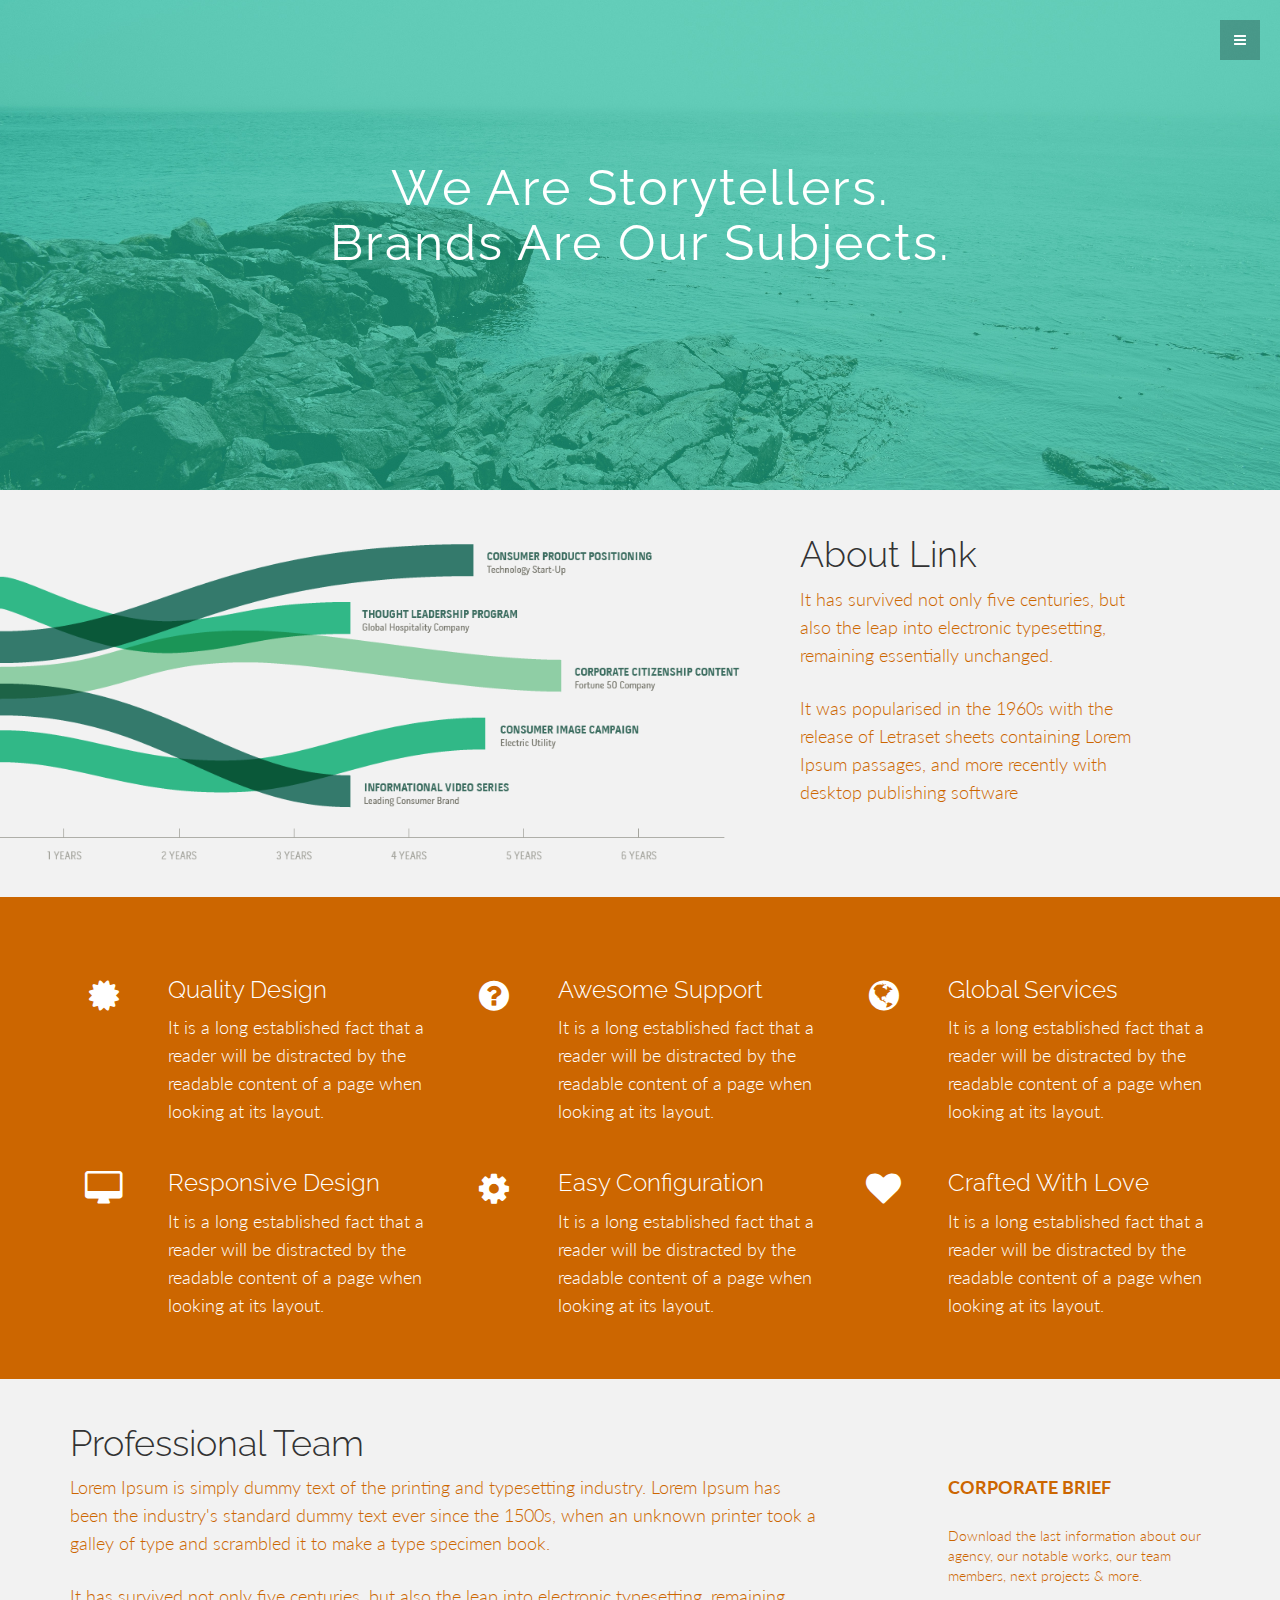
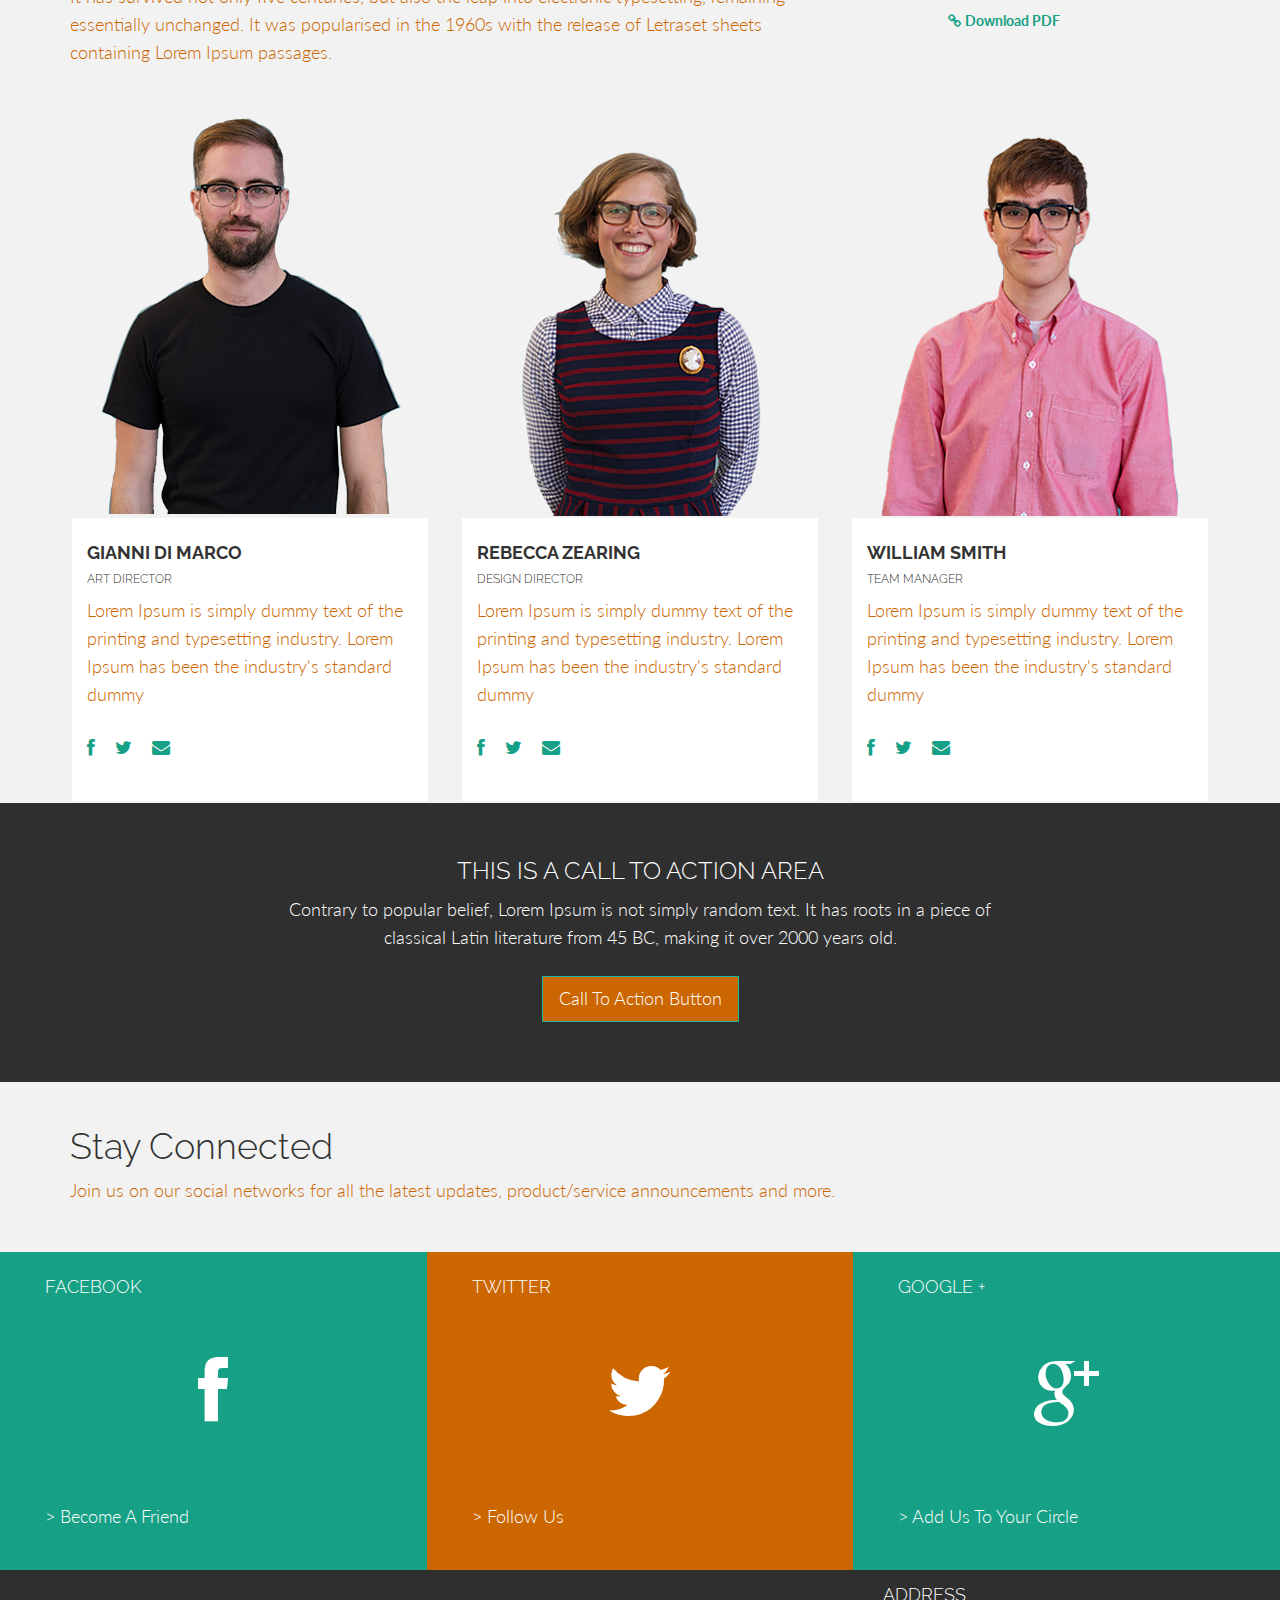
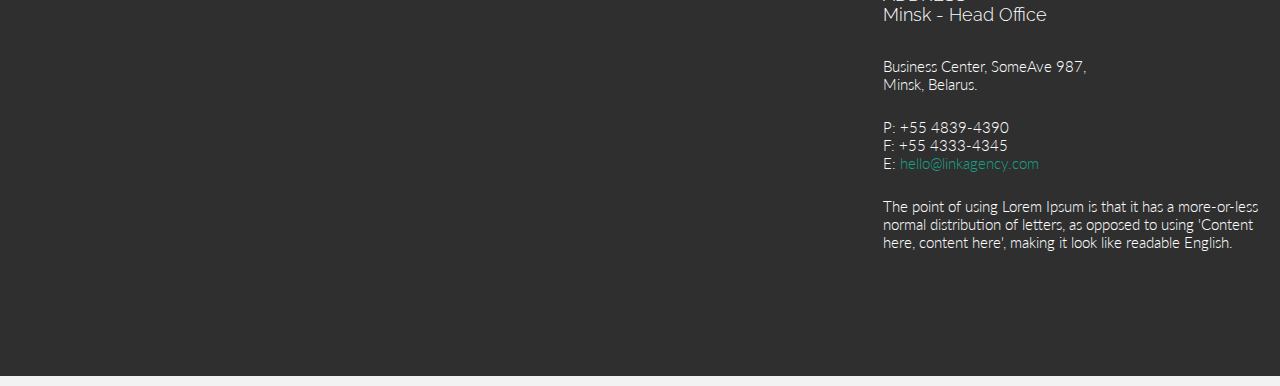
==== Daeka Site/about.html @ 30cbd9a7 "I threw the whole current build of the site onto github." ====
<!DOCTYPE html>
<html lang="en">
  <head>
    <meta charset="utf-8">
    <meta http-equiv="X-UA-Compatible" content="IE=edge">
    <meta name="viewport" content="width=device-width, initial-scale=1.0">
    <meta name="description" content="">
    <meta name="author" content="">
    <link rel="shortcut icon" href="assets/ico/favicon.png">

    <title>LINK - Agency Theme</title>

    <!-- Bootstrap core CSS -->
    <link href="assets/css/bootstrap.css" rel="stylesheet">

    <!-- Custom styles for this template -->
    <link href="assets/css/main.css" rel="stylesheet">

    <link href="assets/css/font-awesome.min.css" rel="stylesheet">

    <link href='http://fonts.googleapis.com/css?family=Lato:300,400,700,300italic,400italic' rel='stylesheet' type='text/css'>
    <link href='http://fonts.googleapis.com/css?family=Raleway:400,300,700' rel='stylesheet' type='text/css'>

    <!-- HTML5 shim and Respond.js IE8 support of HTML5 elements and media queries -->
    <!--[if lt IE 9]>
      <script src="https://oss.maxcdn.com/libs/html5shiv/3.7.0/html5shiv.js"></script>
      <script src="https://oss.maxcdn.com/libs/respond.js/1.3.0/respond.min.js"></script>
    <![endif]-->
    
    <script src="assets/js/modernizr.custom.js"></script>
    
  </head>

  <body>

	<!-- Menu -->
	<nav class="menu" id="theMenu">
		<div class="menu-wrap">
			<h1 class="logo"><a href="index.html#home">LINK</a></h1>
			<i class="fa fa-arrow-right menu-close"></i>
			<a href="index.html">Home</a>
			<a href="services.html">Services</a>
			<a href="portfolio.html">Portfolio</a>
			<a href="about.html">About</a>
			<a href="#contact">Contact</a>
			<a href="#"><i class="fa fa-facebook"></i></a>
			<a href="#"><i class="fa fa-twitter"></i></a>
			<a href="#"><i class="fa fa-dribbble"></i></a>
			<a href="#"><i class="fa fa-envelope"></i></a>
		</div>
		
		<!-- Menu button -->
		<div id="menuToggle"><i class="fa fa-bars"></i></div>
	</nav>
	
	<!-- MAIN IMAGE SECTION -->
	<div id="aboutwrap">
		<div class="container">
			<div class="row">
				<div class="col-lg-8 col-lg-offset-2">
					<h2>We Are Storytellers.<br/>
						Brands Are Our Subjects.
					</h2>
				</div>
			</div><!-- row -->
		</div><!-- /container -->
	</div><!-- /aboutwrap -->

	<!-- CHART IMAGE SECTION -->
    <div id="chartwrap">
	    <div class="container">
	      <div class="row mt">
			  <div class="col-lg-8 chart hidden-sm hidden-xs">
			  	<img class="img-responsive" src="assets/img/chart.png" alt="">
			  </div><!-- col-lg-8 -->
			  
			  <div class="col-lg-4">
			  	<h1>About Link</h1>
			  	<p>It has survived not only five centuries, but also the leap into electronic typesetting, remaining essentially unchanged.</p> 
			  	<p>It was popularised in the 1960s with the release of Letraset sheets containing Lorem Ipsum passages, and more recently with desktop publishing software</p>
			  </div><!-- col-lg-4 -->
	      </div><!-- /row -->
	    </div><!-- /.container -->
    </div><!-- chartwrap -->

	<!-- SERVICES SECTION -->
	<div id="services">
		<div class="container">
			<div class="row mt">
				<!-- Srvice 1 -->
				<div class="col-lg-1 centered">
					<i class="fa fa-certificate"></i>
				</div>
				<div class="col-lg-3">
					<h3>Quality Design</h3>
					<p>It is a long established fact that a reader will be distracted by the readable content of a page when looking at its layout.</p>
				</div>

				<!-- Srvice 2 -->
				<div class="col-lg-1 centered">
					<i class="fa fa-question-circle"></i>
				</div>
				<div class="col-lg-3">
					<h3>Awesome Support</h3>
					<p>It is a long established fact that a reader will be distracted by the readable content of a page when looking at its layout.</p>
				</div>

				<!-- Srvice 3 -->
				<div class="col-lg-1 centered">
					<i class="fa fa-globe"></i>
				</div>
				<div class="col-lg-3">
					<h3>Global Services</h3>
					<p>It is a long established fact that a reader will be distracted by the readable content of a page when looking at its layout.</p>
				</div>
				
				<!-- Srvice 4 -->
				<div class="col-lg-1 centered">
					<i class="fa fa-desktop"></i>
				</div>
				<div class="col-lg-3">
					<h3>Responsive Design</h3>
					<p>It is a long established fact that a reader will be distracted by the readable content of a page when looking at its layout.</p>
				</div>

				<!-- Srvice 5 -->
				<div class="col-lg-1 centered">
					<i class="fa fa-cog"></i>
				</div>
				<div class="col-lg-3">
					<h3>Easy Configuration</h3>
					<p>It is a long established fact that a reader will be distracted by the readable content of a page when looking at its layout.</p>
				</div>
			
				<!-- Srvice 6 -->
				<div class="col-lg-1 centered">
					<i class="fa fa-heart"></i>
				</div>
				<div class="col-lg-3">
					<h3>Crafted With Love</h3>
					<p>It is a long established fact that a reader will be distracted by the readable content of a page when looking at its layout.</p>
				</div>

			</div><!-- row -->
		</div><!-- container -->
	</div><!-- services section -->
	
	
	<!-- TEAM INTRODUCTION -->
	<div class="container">
		<div class="row mt">
			<div class="col-lg-8">
				<h1>Professional Team</h1>
			</div>
			<div class="col-lg-4"></div>
		</div><!-- row -->
		<div class="row">
			<div class="col-lg-8">
				<p>Lorem Ipsum is simply dummy text of the printing and typesetting industry. Lorem Ipsum has been the industry's standard dummy text ever since the 1500s, when an unknown printer took a galley of type and scrambled it to make a type specimen book.</p>
				<p>It has survived not only five centuries, but also the leap into electronic typesetting, remaining essentially unchanged. It was popularised in the 1960s with the release of Letraset sheets containing Lorem Ipsum passages.</p>
			</div>
			<div class="col-lg-3 col-lg-offset-1">
				<p><b>CORPORATE BRIEF</b></p>
				<p class="tm">Download the last information about our agency, our notable works, our team members, next projects & more.</p>
				<p class="tm"><a href="#"><i class="fa fa-link"></i> <b>Download PDF</b></a></p>	
			</div>
		</div>
		
	</div><!-- container -->
	
	<!-- TEAM MEMBERS -->
	<div class="container">
		<div class="row mt centered">
			<div class="col-lg-4">
				<img src="assets/img/team/gianni.png" alt="Gianni">
				<div class="cardinfo">
					<h4><b>GIANNI DI MARCO</b></h4>
					<h6>ART DIRECTOR</h6>
					<p>Lorem Ipsum is simply dummy text of the printing and typesetting industry. Lorem Ipsum has been the industry's standard dummy</p>
					<p><a href="#"><i class="fa fa-facebook"></i></a><a href="#"><i class="fa fa-twitter"></i></a><a href="#"><i class="fa fa-envelope"></i></a></p>
				</div>
			</div>
			<div class="col-lg-4">
				<img src="assets/img/team/rebecca.png" alt="Rebecca">
				<div class="cardinfo">
					<h4><b>REBECCA ZEARING</b></h4>
					<h6>DESIGN DIRECTOR</h6>
					<p>Lorem Ipsum is simply dummy text of the printing and typesetting industry. Lorem Ipsum has been the industry's standard dummy</p>
					<p><a href="#"><i class="fa fa-facebook"></i></a><a href="#"><i class="fa fa-twitter"></i></a><a href="#"><i class="fa fa-envelope"></i></a></p>
				</div>
			</div>
			<div class="col-lg-4">
				<img src="assets/img/team/william.png" alt="Gianni">
				<div class="cardinfo">
					<h4><b>WILLIAM SMITH</b></h4>
					<h6>TEAM MANAGER</h6>
					<p>Lorem Ipsum is simply dummy text of the printing and typesetting industry. Lorem Ipsum has been the industry's standard dummy</p>
					<p><a href="#"><i class="fa fa-facebook"></i></a><a href="#"><i class="fa fa-twitter"></i></a><a href="#"><i class="fa fa-envelope"></i></a></p>
				</div>
			</div>
		</div><!-- row -->
	</div><!-- container -->
	
	
	
	
	<!-- CALL TO ACTION -->
	<div id="call">
		<div class="container">
			<div class="row">
				<h3>THIS IS A CALL TO ACTION AREA</h3>
				<div class="col-lg-8 col-lg-offset-2">
					<p>Contrary to popular belief, Lorem Ipsum is not simply random text. It has roots in a piece of classical Latin literature from 45 BC, making it over 2000 years old.</p>
					<p><button type="button" class="btn btn-green btn-lg">Call To Action Button</button></p>
				</div>
			</div><!-- row -->
		</div><!-- container -->
	</div><!-- Call to action -->
	
	<div class="container">
		<div class="row mt">
			<div class="col-lg-12">
				<h1>Stay Connected</h1>
				<p>Join us on our social networks for all the latest updates, product/service announcements and more.</p>
				<br>
			</div><!-- col-lg-12 -->
		</div><!-- row -->
	</div><!-- container -->
	
	
	<!-- SOCIAL FOOTER --->
	<section id="contact"></section>
	<div id="sf">
		<div class="container">
			<div class="row">
				<div class="col-lg-4 dg">
					<h4 class="ml">FACEBOOK</h4>
					<p class="centered"><a href="#"><i class="fa fa-facebook"></i></a></p>
					<p class="ml">> Become A Friend</p>
				</div>
				<div class="col-lg-4 lg">
					<h4 class="ml">TWITTER</h4>
					<p class="centered"><a href="#"><i class="fa fa-twitter"></i></a></p>
					<p class="ml">> Follow Us</p>
				</div>
				<div class="col-lg-4 dg">
					<h4 class="ml">GOOGLE +</h4>
					<p class="centered"><a href="#"><i class="fa fa-google-plus"></i></a></p>
					<p class="ml">> Add Us To Your Circle</p>
				</div>
			</div><!-- row -->
		</div><!-- container -->
	</div><!-- Social Footer -->
	
	<!-- CONTACT FOOTER --->
	<div id="cf">
		<div class="container">
			<div class="row">
				<div class="col-lg-8">
		        	<div id="mapwrap">
						<iframe height="400" width="100%" frameborder="0" scrolling="no" marginheight="0" marginwidth="0" src="https://www.google.es/maps?t=m&amp;ie=UTF8&amp;ll=52.752693,22.791016&amp;spn=67.34552,156.972656&amp;z=6&amp;output=embed"></iframe>
					</div>	
				</div><!--col-lg-8-->
				<div class="col-lg-4">
					<h4>ADDRESS<br/>Minsk - Head Office</h4>
					<br>
					<p>
						Business Center, SomeAve 987,<br/>
						Minsk, Belarus.
					</p>
					<p>
						P: +55 4839-4390<br/>
						F: +55 4333-4345<br/>
						E: <a href="mailto:#">hello@linkagency.com</a>
					</p>
					<p>The point of using Lorem Ipsum is that it has a more-or-less normal distribution of letters, as opposed to using 'Content here, content here', making it look like readable English.</p>
				</div><!--col-lg-4-->
			</div><!-- row -->
		</div><!-- container -->
	</div><!-- Contact Footer -->
	

    <!-- Bootstrap core JavaScript
    ================================================== -->
    <!-- Placed at the end of the document so the pages load faster -->
    <script src="https://code.jquery.com/jquery-1.10.2.min.js"></script>
    <script src="assets/js/bootstrap.min.js"></script>
    <script src="assets/js/main.js"></script>
    <script src="assets/js/classie.js"></script>
  </body>
</html>
---- Daeka Site/assets/css/main.css ----
body {
    background-color: #f2f2f2;
    font-family: Lato;
    font-weight: 300;
    font-size: 16px;
    color: #cc6600;
    -webkit-font-smoothing: antialiased;
    -webkit-overflow-scrolling: touch;
}
h1, h2, h3, h4, h5, h6 {
    font-family: Raleway;
    font-weight: 300;
    color: #333;
}
p {
    line-height: 28px;
    margin-bottom: 25px;
    font-size: 18px;
}
.centered {
    text-align: center;
}
.goright {
    text-align: right;
}
.mt {
    padding-top: 25px;
}
a {
    color: #16a085;
    word-wrap: break-word;
    -webkit-transition: color .1s ease-in, background .1s ease-in;
    -moz-transition: color .1s ease-in, background .1s ease-in;
    -ms-transition: color .1s ease-in, background .1s ease-in;
    -o-transition: color .1s ease-in, background .1s ease-in;
    transition: color .1s ease-in, background .1s ease-in;
}
a:hover, a:focus {
    color: #7b7b7b;
    text-decoration: none;
    outline: 0;
}
a:before, a:after {
    -webkit-transition: color .1s ease-in, background .1s ease-in;
    -moz-transition: color .1s ease-in, background .1s ease-in;
    -ms-transition: color .1s ease-in, background .1s ease-in;
    -o-transition: color .1s ease-in, background .1s ease-in;
    transition: color .1s ease-in, background .1s ease-in;
}
hr {
    display: block;
    height: 1px;
    border: 0;
    border-top: 1px solid #ccc;
    margin: 1em 0;
    padding: 0;
}
.btn {
    border-radius: 0;
}
.btn-green {
    color: #fff;
    background-color: #cc6600;
    border-color: #1abc9c;
    font-weight: 300;
}
.btn-green:hover, .btn-green:focus, .btn-green:active, .btn-green.active, .open .dropdown-toggle.btn-green {
    color: #fff;
    background-color: #16a085;
    border-color: #16a085;
    font-weight: 300;
}
.tm {
    font-size: 14px;
    line-height: 20px;
}
.menu {
    position: fixed;
    right: -200px;
    width: 260px;
    height: 100%;
    top: 0;
    z-index: 10;
    text-align: left;
}
.menu.menu-open {
    right: 0;
}
.menu-wrap {
    position: absolute;
    top: 0;
    left: 60px;
    background: #1a1a1a;
    width: 200px;
    height: 100%}
.menu h1.logo a {
    font-family: Raleway, Helvetica, Arial, sans-serif;
    font-size: 16px;
    font-weight: 800;
    letter-spacing: .15em;
    line-height: 40px;
    text-transform: uppercase;
    color: #fff;
    margin-top: 20px;
}
.menu h1.logo a:hover {
    color: #1abc9c;
}
.menu img.logo {
    margin: 20px 0;
    max-width: 160px;
}
.menu a {
    margin-left: 20px;
    color: gray;
    display: block;
    font-size: 12px;
    font-weight: 700;
    line-height: 40px;
    letter-spacing: .1em;
    text-transform: uppercase;
}
.menu a:hover {
    color: #fff;
}
.menu a:active {
    color: #fff;
}
.menu a>i {
    float: left;
    display: inline-block;
    vertical-align: middle;
    text-align: left;
    width: 25px;
    font-size: 14px;
    line-height: 40px;
    margin: 25px 2px;
}
.menu-close {
    cursor: pointer;
    display: block;
    position: absolute;
    font-size: 14px;
    color: gray;
    width: 40px;
    height: 40px;
    line-height: 40px;
    top: 20px;
    right: 5px;
    -webkit-transition: all .1s ease-in-out;
    -moz-transition: all .1s ease-in-out;
    -ms-transition: all .1s ease-in-out;
    -o-transition: all .1s ease-in-out;
    transition: all .1s ease-in-out;
}
.menu-close:hover {
    color: #fff;
    -webkit-transition: all .1s ease-in-out;
    -moz-transition: all .1s ease-in-out;
    -ms-transition: all .1s ease-in-out;
    -o-transition: all .1s ease-in-out;
    transition: all .1s ease-in-out;
}
.body-push {
    overflow-x: hidden;
    position: relative;
    left: 0;
}
.body-push-toright {
    left: 200px;
}
.body-push-toleft {
    left: -200px;
}
.menu, .body-push {
    -webkit-transition: all .3s ease;
    -moz-transition: all .3s ease;
    -ms-transition: all .3s ease;
    -o-transition: all .3s ease;
    transition: all .3s ease;
}
#menuToggle {
    position: absolute;
    top: 20px;
    left: 0;
    z-index: 11;
    display: block;
    text-align: center;
    font-size: 14px;
    color: #fff;
    width: 40px;
    height: 40px;
    line-height: 40px;
    cursor: pointer;
    background: rgba(0, 0, 0, .25);
    -webkit-transition: all .1s ease-in-out;
    -moz-transition: all .1s ease-in-out;
    -ms-transition: all .1s ease-in-out;
    -o-transition: all .1s ease-in-out;
    transition: all .1s ease-in-out;
}
#menuToggle:hover {
    color: #fff;
    background: rgba(0, 0, 0, .2);
    -webkit-transition: all .1s ease-in-out;
    -moz-transition: all .1s ease-in-out;
    -ms-transition: all .1s ease-in-out;
    -o-transition: all .1s ease-in-out;
    transition: all .1s ease-in-out;
}
#headerwrap {
    background: url(../img/header-bg1.jpg) no-repeat center top;
    margin-top: -10px;
    padding-top: 20px;
    text-align: center;
    background-attachment: relative;
    background-position: center center;
    min-height: 750px;
    width: 100%;
    -webkit-background-size: 100%;
    -moz-background-size: 100%;
    -o-background-size: 100%;
    background-size: 100%;
    -webkit-background-size: cover;
    -moz-background-size: cover;
    -o-background-size: cover;
    background-size: cover;
}
#headerwrap h1 {
    margin-top: 130px;
    color: #fff;
    font-size: 140px;
    font-weight: 700;
    letter-spacing: 3px;
}
#headerwrap h2 {
    color: #fff;
    font-size: 50px;
    font-weight: 100;
    letter-spacing: 2px;
}
#headerwrap i {
    font-size: 35px;
    color: #fff;
}
#headerwrap .spacer {
    margin-top: 220px;
}
#mapwrap {
    margin: 0;
    padding: 0;
}
#serviceswrap {
    background: url(../img/services-bg.jpg) no-repeat center top;
    margin-top: -10px;
    padding-top: 20px;
    text-align: center;
    background-attachment: relative;
    background-position: center center;
    min-height: 500px;
    width: 100%;
    -webkit-background-size: 100%;
    -moz-background-size: 100%;
    -o-background-size: 100%;
    background-size: 100%;
    -webkit-background-size: cover;
    -moz-background-size: cover;
    -o-background-size: cover;
    background-size: cover;
}
#serviceswrap h2 {
    color: #fff;
    font-size: 50px;
    font-weight: 400;
    letter-spacing: 2px;
    margin-top: 150px;
}
#aboutwrap {
    background: url(../img/about-bg.jpg) no-repeat center top;
    margin-top: -10px;
    padding-top: 20px;
    text-align: center;
    background-attachment: relative;
    background-position: center center;
    min-height: 500px;
    width: 100%;
    -webkit-background-size: 100%;
    -moz-background-size: 100%;
    -o-background-size: 100%;
    background-size: 100%;
    -webkit-background-size: cover;
    -moz-background-size: cover;
    -o-background-size: cover;
    background-size: cover;
}
#aboutwrap h2 {
    color: #fff;
    font-size: 50px;
    font-weight: 400;
    letter-spacing: 2px;
    margin-top: 150px;
}
#portwrap {
    background: url(../img/portfolio-bg.jpg) no-repeat center top;
    margin-top: -10px;
    padding-top: 20px;
    text-align: center;
    background-attachment: relative;
    background-position: center center;
    min-height: 500px;
    width: 100%;
    -webkit-background-size: 100%;
    -moz-background-size: 100%;
    -o-background-size: 100%;
    background-size: 100%;
    -webkit-background-size: cover;
    -moz-background-size: cover;
    -o-background-size: cover;
    background-size: cover;
}
#portwrap h2 {
    color: #fff;
    font-size: 50px;
    font-weight: 400;
    letter-spacing: 2px;
    margin-top: 150px;
}
#sp {
    background: #2f2f2f;
    padding-top: 35px;
    padding-bottom: 35px;
}
#sp h2 {
    color: #fff;
}
#sp-standout {
    background: url(../img/sp-standout-bg.jpg) no-repeat center top;
    margin-top: -10px;
    padding-top: 20px;
    text-align: center;
    background-attachment: relative;
    background-position: center center;
    min-height: 500px;
    width: 100%;
    -webkit-background-size: 100%;
    -moz-background-size: 100%;
    -o-background-size: 100%;
    background-size: 100%;
    -webkit-background-size: cover;
    -moz-background-size: cover;
    -o-background-size: cover;
    background-size: cover;
}
#portfolio {
    width: 100%}
#services {
    background: #cc6600;
    margin-top: 25px;
    padding-top: 35px;
    padding-bottom: 35px;
}
#services h3 {
    color: #fff;
}
#services p {
    color: #fff;
}
#services i {
    color: #fff;
    font-size: 35px;
    margin-top: 22px;
}
#lg {
    background: #ebebeb;
    padding-top: 50px;
    padding-bottom: 50px;
    text-align: center;
}
#lg .desc {
    text-align: left;
}
#call {
    background: #2f2f2f;
    padding-top: 35px;
    padding-bottom: 35px;
    text-align: center;
}
#call h3 {
    color: #fff;
}
#call p {
    color: #fff;
}
#sf {
    display: block;
    width: 100%}
#sf .container {
    width: 100%}
#sf .col-lg-4 {
    margin: 0;
    padding: 15px;
}
#sf .lg {
    background-color: #cc6600;
}
#sf .dg {
    background-color: #16a085;
}
#sf h4 {
    color: #fff;
}
#sf p {
    color: #fff;
}
#sf .ml {
    margin-left: 30px;
}
#sf i {
    font-size: 70px;
    color: #fff;
    text-align: center;
    margin-top: 50px;
    margin-bottom: 50px;
}
#cf {
    background: #2f2f2f;
}
#cf h4 {
    color: #fff;
    margin-left: 15px;
    margin-top: 15px;
}
#cf p {
    color: #fff;
    font-size: 15px;
    line-height: 18px;
    margin-left: 15px;
}
#cf .container {
    width: 100%}
#cf .col-lg-8 {
    margin: 0;
    padding: 0;
}
.process {
    max-width: 69em;
    list-style: none;
    margin: 30px auto;
    padding: 0;
}
.process li {
    display: block;
    float: left;
    padding: 1px;
    width: 100%;
    opacity: 0;
}
.process li.shown, .no-js .process li, .no-cssanimations .process li {
    opacity: 1;
}
.process li a, .process li img {
    outline: 0;
    border: 0;
    display: block;
    max-width: 100%}
.process.effect-2 li.animate {
    -webkit-transform: translateY(200px);
    -moz-transform: translateY(200px);
    transform: translateY(200px);
    -webkit-animation: moveUp .65s ease forwards;
    -moz-animation: moveUp .65s ease forwards;
    animation: moveUp .65s ease forwards;
}
@-webkit-keyframes moveUp {
    to {
    -webkit-transform: translateY(0);
    opacity: 1;
}
}@-moz-keyframes moveUp {
    to {
    -moz-transform: translateY(0);
    opacity: 1;
}
}@keyframes moveUp {
    to {
    transform: translateY(0);
    opacity: 1;
}
}#chartwrap {
    width: 100%}
#chartwrap .container {
    margin-left: 0;
    padding-left: 0;
}
#chartwrap h1, #chartwrap p {
    margin-left: 10px;
}
.cardinfo {
    background: #fff;
    padding: 15px;
    margin: 2px;
    text-align: left;
}
.cardinfo i {
    font-size: 18px;
    padding-right: 20px;
}
.grid {
    max-width: 69em;
    list-style: none;
    margin: 30px auto;
    padding: 0;
}
.grid li {
    display: block;
    float: left;
    padding: 7px;
    width: 33%;
    opacity: 0;
}
.grid li.shown, .no-js .grid li, .no-cssanimations .grid li {
    opacity: 1;
}
.grid li a, .grid li img {
    outline: 0;
    border: 0;
    display: block;
    max-width: 100%}
.grid img {
    opacity: .7;
}
.grid img:hover {
    opacity: 1;
}
.grid.effect-2 li.animate {
    -webkit-transform: translateY(200px);
    -moz-transform: translateY(200px);
    transform: translateY(200px);
    -webkit-animation: moveUp .65s ease forwards;
    -moz-animation: moveUp .65s ease forwards;
    animation: moveUp .65s ease forwards;
}
@-webkit-keyframes moveUp {
    to {
    -webkit-transform: translateY(0);
    opacity: 1;
}
}@-moz-keyframes moveUp {
    to {
    -moz-transform: translateY(0);
    opacity: 1;
}
}@keyframes moveUp {
    to {
    transform: translateY(0);
    opacity: 1;
}
}
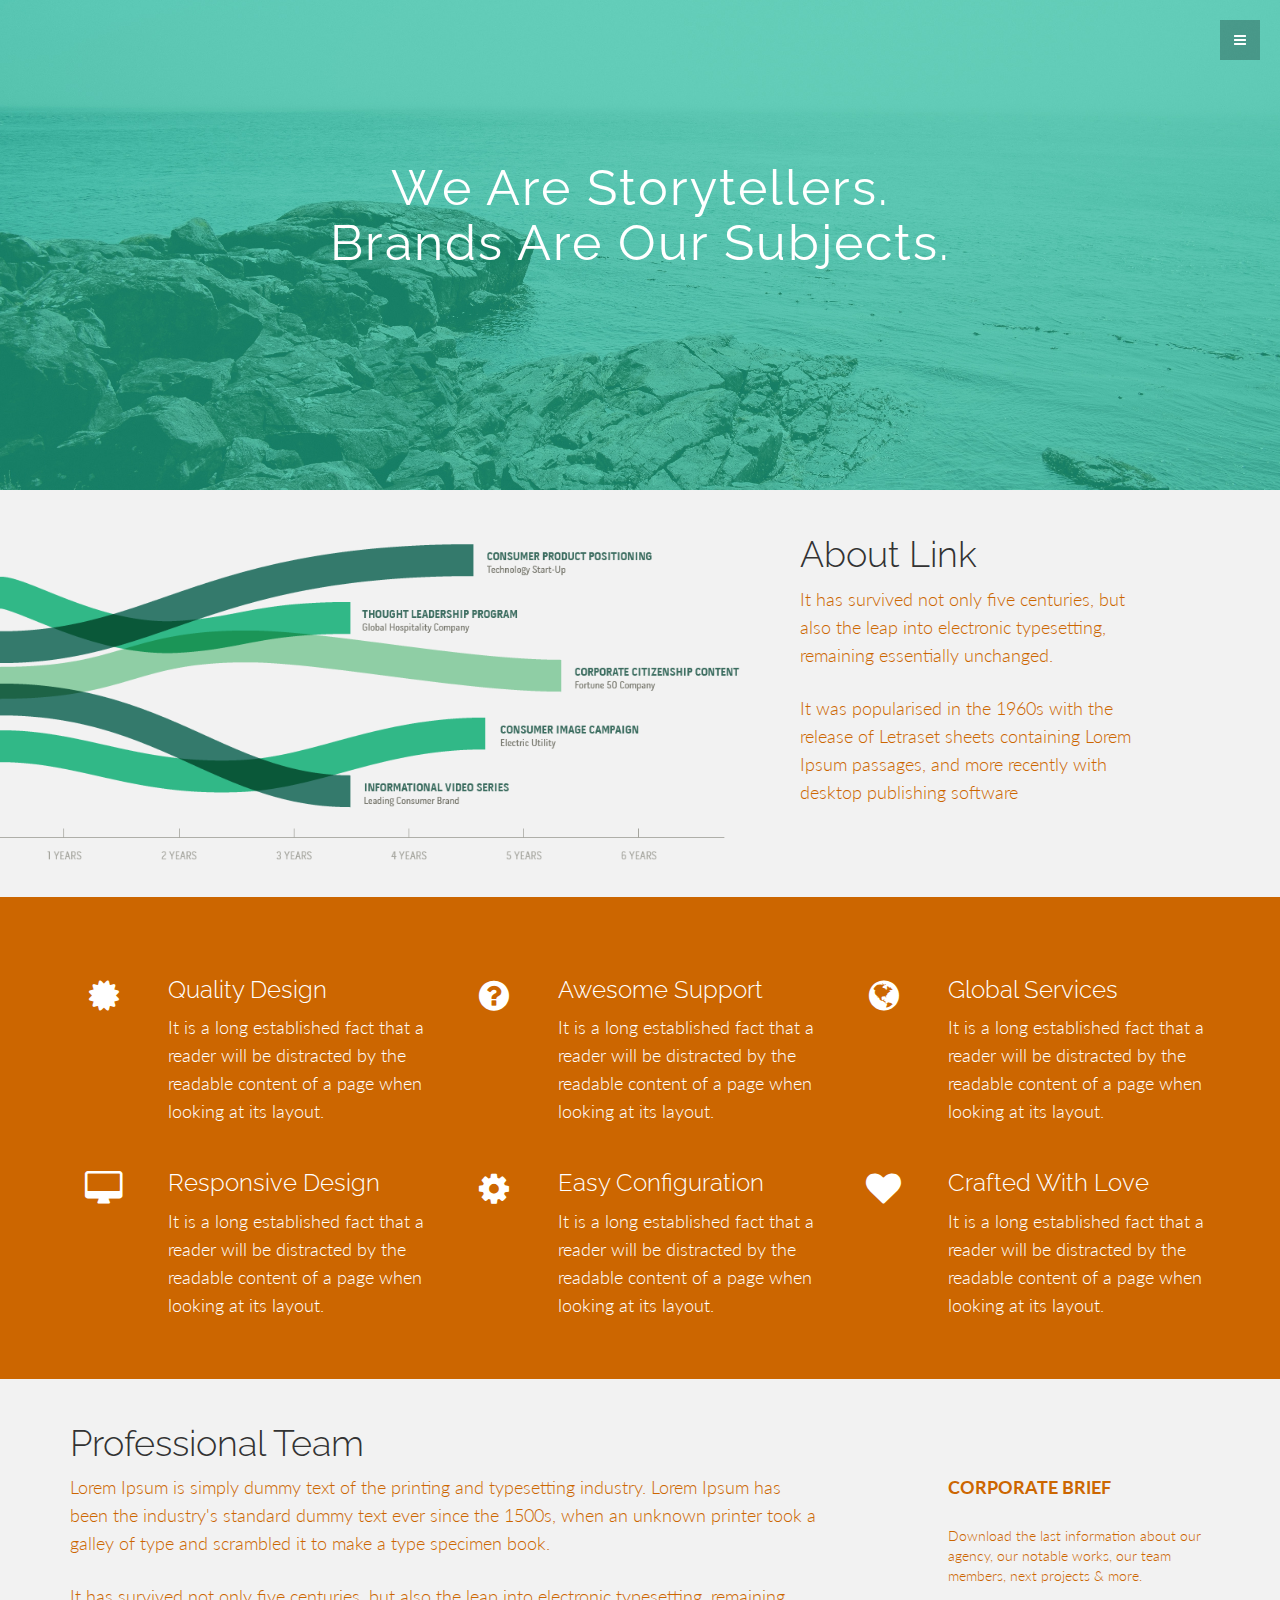
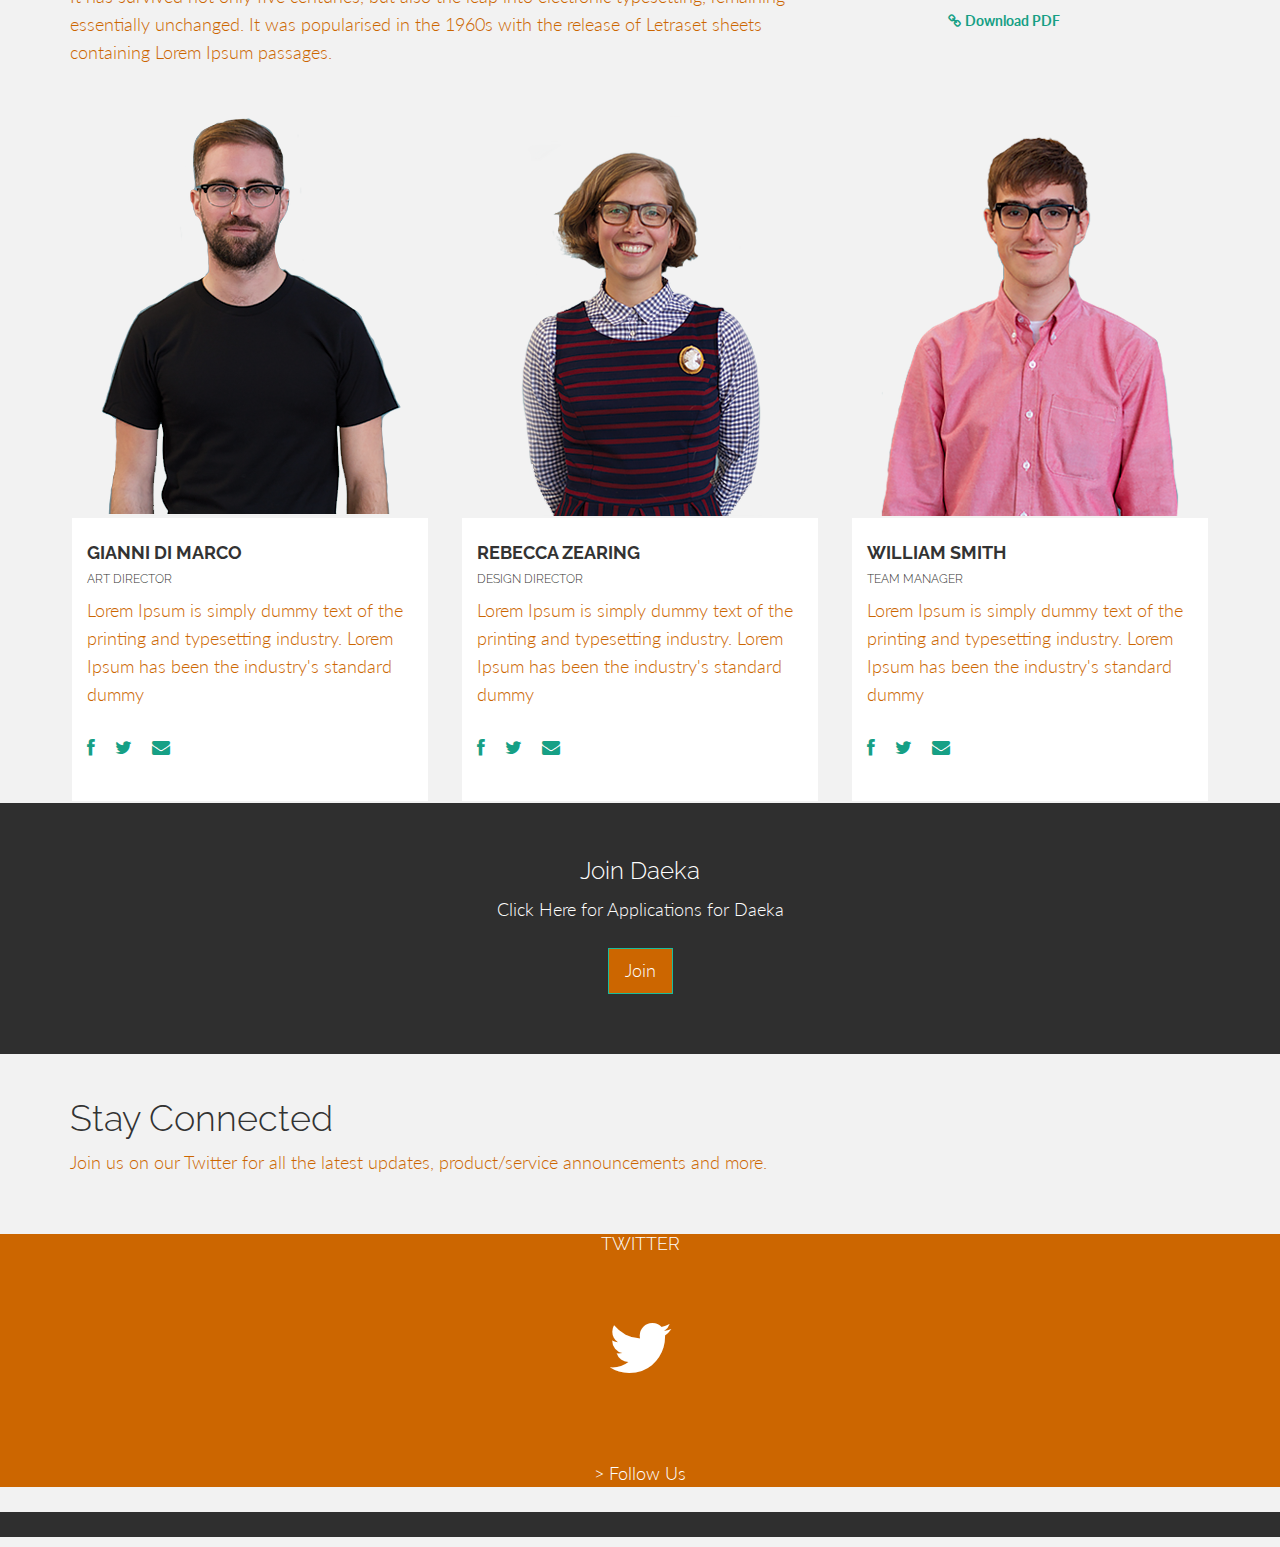
==== commit f9a74ed7: "Changed the head info, menu organization and menu button sections for all of the remaining pages" ====
--- a/Daeka Site/about.html
+++ b/Daeka Site/about.html
@@ -8,7 +8,7 @@
     <meta name="author" content="">
     <link rel="shortcut icon" href="assets/ico/favicon.png">
 
-    <title>LINK - Agency Theme</title>
+    <title>Daeka Home</title>
 
     <!-- Bootstrap core CSS -->
     <link href="assets/css/bootstrap.css" rel="stylesheet">
@@ -39,14 +39,10 @@
 			<h1 class="logo"><a href="index.html#home">LINK</a></h1>
 			<i class="fa fa-arrow-right menu-close"></i>
 			<a href="index.html">Home</a>
-			<a href="services.html">Services</a>
-			<a href="portfolio.html">Portfolio</a>
+			<a href="services.html">Games</a>
+			<a href="portfolio.html">News</a>
 			<a href="about.html">About</a>
 			<a href="#contact">Contact</a>
-			<a href="#"><i class="fa fa-facebook"></i></a>
-			<a href="#"><i class="fa fa-twitter"></i></a>
-			<a href="#"><i class="fa fa-dribbble"></i></a>
-			<a href="#"><i class="fa fa-envelope"></i></a>
 		</div>
 		
 		<!-- Menu button -->
@@ -208,10 +204,10 @@
 	<div id="call">
 		<div class="container">
 			<div class="row">
-				<h3>THIS IS A CALL TO ACTION AREA</h3>
+				<h3>Join Daeka</h3>
 				<div class="col-lg-8 col-lg-offset-2">
-					<p>Contrary to popular belief, Lorem Ipsum is not simply random text. It has roots in a piece of classical Latin literature from 45 BC, making it over 2000 years old.</p>
-					<p><button type="button" class="btn btn-green btn-lg">Call To Action Button</button></p>
+					<p>Click Here for Applications for Daeka</p>
+					<p><a href="http://daeka.org/apply/"><button type="button" class="btn btn-green btn-lg">Join</button></a></p>
 				</div>
 			</div><!-- row -->
 		</div><!-- container -->
@@ -221,59 +217,43 @@
 		<div class="row mt">
 			<div class="col-lg-12">
 				<h1>Stay Connected</h1>
-				<p>Join us on our social networks for all the latest updates, product/service announcements and more.</p>
+				<p>Join us on our Twitter for all the latest updates, product/service announcements and more.</p>
 				<br>
 			</div><!-- col-lg-12 -->
 		</div><!-- row -->
 	</div><!-- container -->
-	
-	
-	<!-- SOCIAL FOOTER --->
+
+
+	</div><!-- container -->
 	<section id="contact"></section>
 	<div id="sf">
 		<div class="container">
 			<div class="row">
-				<div class="col-lg-4 dg">
-					<h4 class="ml">FACEBOOK</h4>
-					<p class="centered"><a href="#"><i class="fa fa-facebook"></i></a></p>
-					<p class="ml">> Become A Friend</p>
-				</div>
-				<div class="col-lg-4 lg">
-					<h4 class="ml">TWITTER</h4>
-					<p class="centered"><a href="#"><i class="fa fa-twitter"></i></a></p>
-					<p class="ml">> Follow Us</p>
-				</div>
-				<div class="col-lg-4 dg">
-					<h4 class="ml">GOOGLE +</h4>
-					<p class="centered"><a href="#"><i class="fa fa-google-plus"></i></a></p>
-					<p class="ml">> Add Us To Your Circle</p>
+				<div class="col-lg-12 lg">
+					<h4 class="centered">TWITTER</h4>
+					<p class="centered"><a href="https://twitter.com/Daekaorg"><i class="fa fa-twitter"></i></a></p>
+					<p class="centered">> Follow Us</p>
 				</div>
 			</div><!-- row -->
 		</div><!-- container -->
 	</div><!-- Social Footer -->
 	
-	<!-- CONTACT FOOTER --->
+	
 	<div id="cf">
 		<div class="container">
 			<div class="row">
 				<div class="col-lg-8">
 		        	<div id="mapwrap">
-						<iframe height="400" width="100%" frameborder="0" scrolling="no" marginheight="0" marginwidth="0" src="https://www.google.es/maps?t=m&amp;ie=UTF8&amp;ll=52.752693,22.791016&amp;spn=67.34552,156.972656&amp;z=6&amp;output=embed"></iframe>
+					
 					</div>	
 				</div><!--col-lg-8-->
 				<div class="col-lg-4">
-					<h4>ADDRESS<br/>Minsk - Head Office</h4>
+				<!--	<h4>Area of Operation:<br/>Worldwide</h4>
 					<br>
 					<p>
-						Business Center, SomeAve 987,<br/>
-						Minsk, Belarus.
-					</p>
-					<p>
-						P: +55 4839-4390<br/>
-						F: +55 4333-4345<br/>
-						E: <a href="mailto:#">hello@linkagency.com</a>
-					</p>
-					<p>The point of using Lorem Ipsum is that it has a more-or-less normal distribution of letters, as opposed to using 'Content here, content here', making it look like readable English.</p>
+						E: <a href="mailto:#">poagtyler@gmail.com</a>
+					</p>-->
+					<p></p>
 				</div><!--col-lg-4-->
 			</div><!-- row -->
 		</div><!-- container -->
@@ -286,6 +266,17 @@
     <script src="https://code.jquery.com/jquery-1.10.2.min.js"></script>
     <script src="assets/js/bootstrap.min.js"></script>
     <script src="assets/js/main.js"></script>
+	<script src="assets/js/masonry.pkgd.min.js"></script>
+	<script src="assets/js/imagesloaded.js"></script>
     <script src="assets/js/classie.js"></script>
+	<script src="assets/js/AnimOnScroll.js"></script>
+	<script>
+		new AnimOnScroll( document.getElementById( 'grid' ), {
+			minDuration : 0.4,
+			maxDuration : 0.7,
+			viewportFactor : 0.2
+		} );
+	</script>
   </body>
 </html>
+	
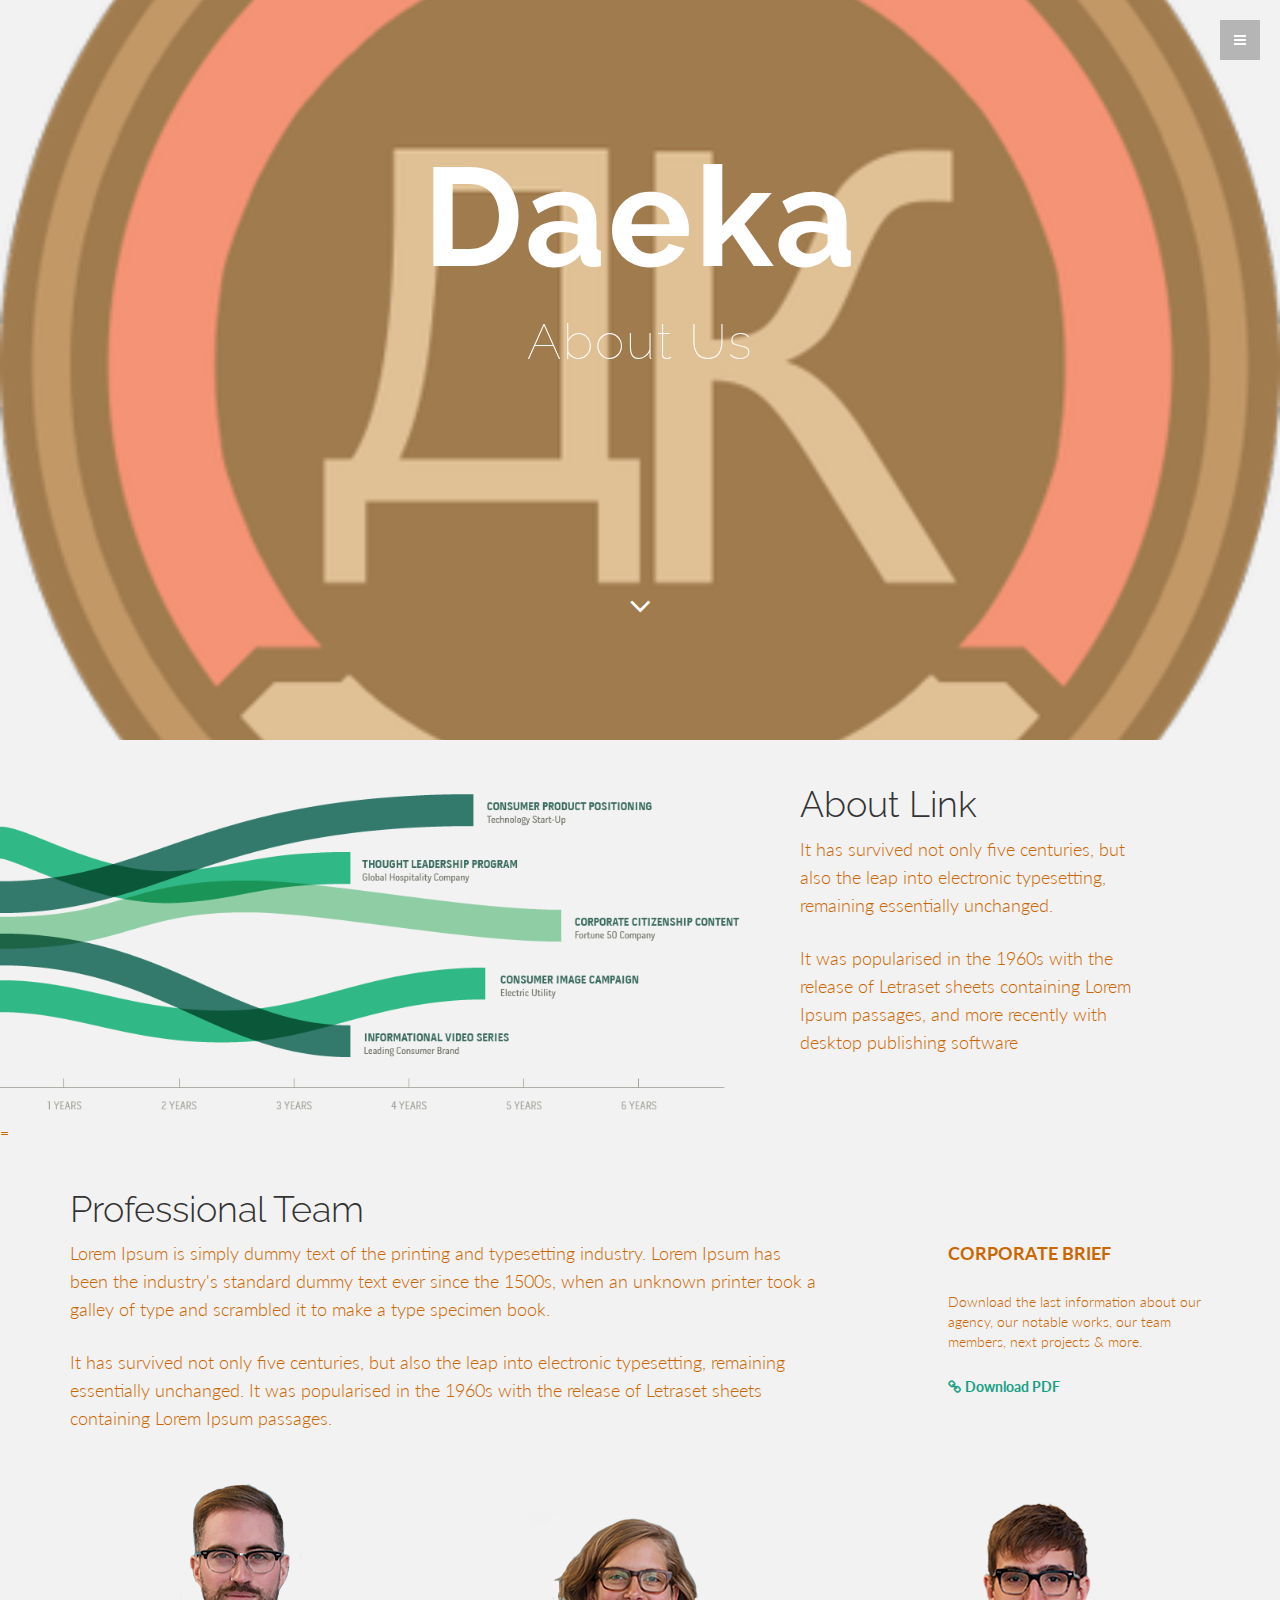
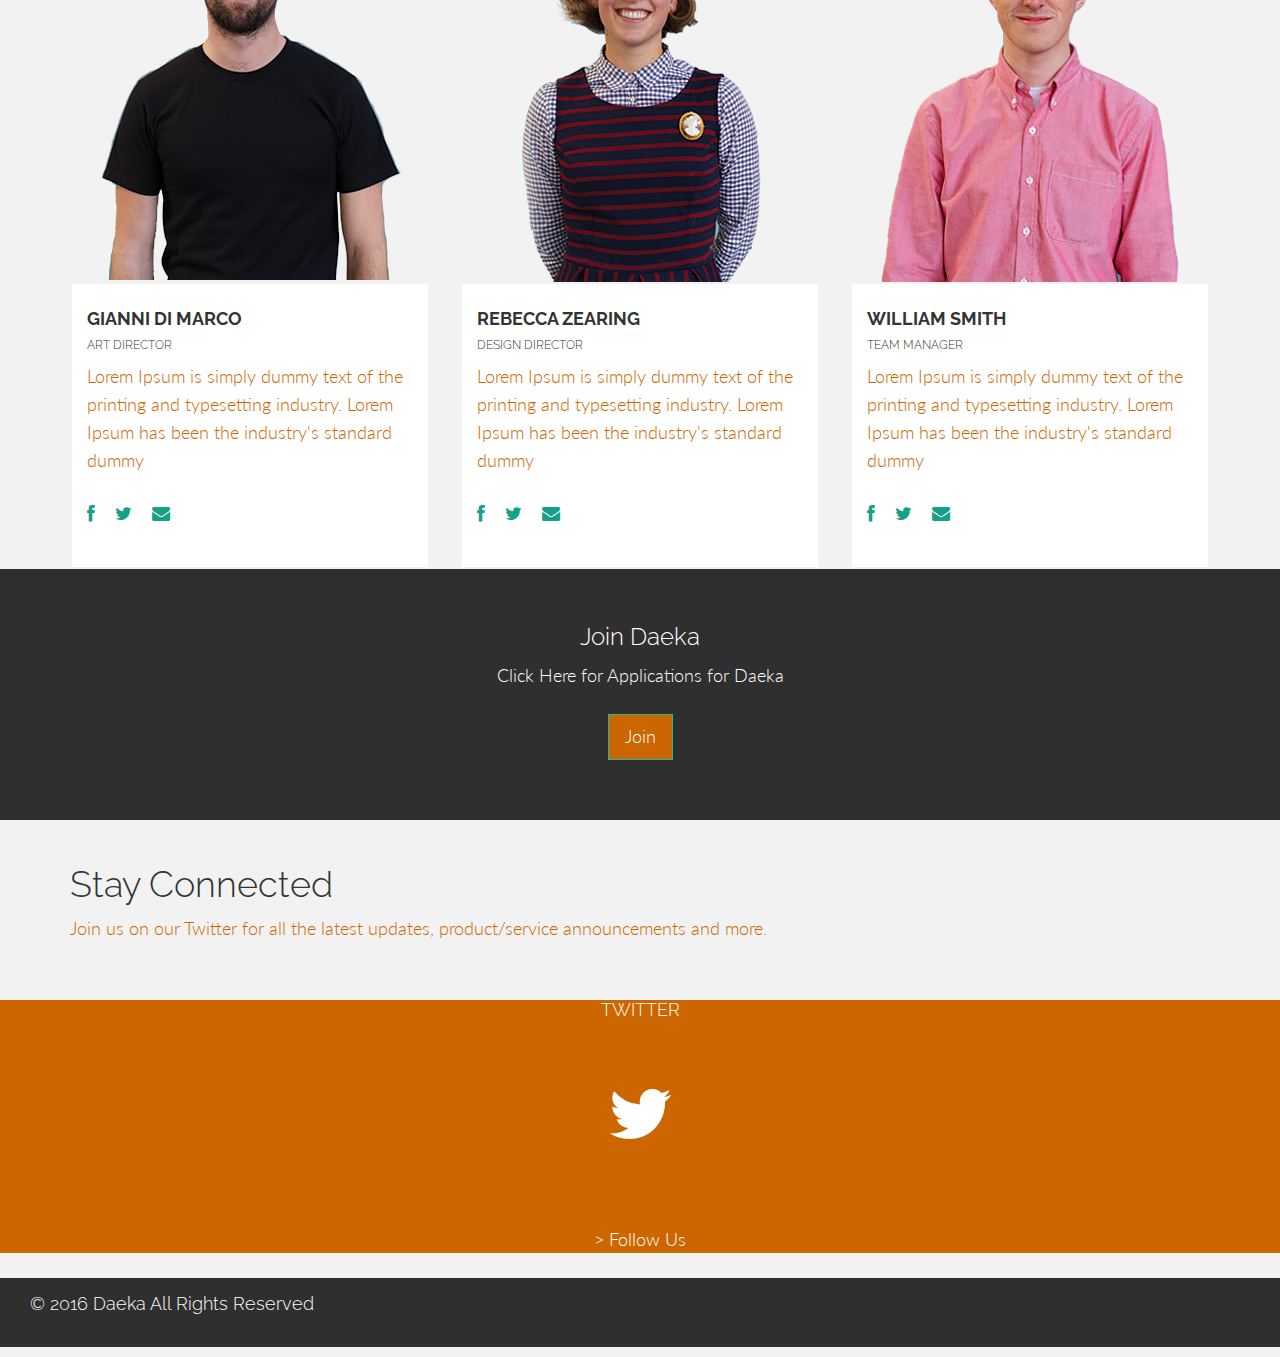
==== commit aa9538fa: "removed the services section from the staff page" ====
--- a/Daeka Site/about.html
+++ b/Daeka Site/about.html
@@ -8,7 +8,7 @@
     <meta name="author" content="">
     <link rel="shortcut icon" href="assets/ico/favicon.png">
 
-    <title>Daeka Home</title>
+    <title>Daeka Staff</title>
 
     <!-- Bootstrap core CSS -->
     <link href="assets/css/bootstrap.css" rel="stylesheet">
@@ -50,17 +50,19 @@
 	</nav>
 	
 	<!-- MAIN IMAGE SECTION -->
-	<div id="aboutwrap">
+	<div id="headerwrap">
 		<div class="container">
 			<div class="row">
 				<div class="col-lg-8 col-lg-offset-2">
-					<h2>We Are Storytellers.<br/>
-						Brands Are Our Subjects.
-					</h2>
+					<h1>Daeka</h1>
+					<h2>About Us</h2>
+					<div class="spacer"></div>
+					<i class="fa fa-angle-down"></i>
 				</div>
 			</div><!-- row -->
 		</div><!-- /container -->
-	</div><!-- /aboutwrap -->
+	</div><!-- /headerwrap -->
+
 
 	<!-- CHART IMAGE SECTION -->
     <div id="chartwrap">
@@ -79,68 +81,7 @@
 	    </div><!-- /.container -->
     </div><!-- chartwrap -->
 
-	<!-- SERVICES SECTION -->
-	<div id="services">
-		<div class="container">
-			<div class="row mt">
-				<!-- Srvice 1 -->
-				<div class="col-lg-1 centered">
-					<i class="fa fa-certificate"></i>
-				</div>
-				<div class="col-lg-3">
-					<h3>Quality Design</h3>
-					<p>It is a long established fact that a reader will be distracted by the readable content of a page when looking at its layout.</p>
-				</div>
-
-				<!-- Srvice 2 -->
-				<div class="col-lg-1 centered">
-					<i class="fa fa-question-circle"></i>
-				</div>
-				<div class="col-lg-3">
-					<h3>Awesome Support</h3>
-					<p>It is a long established fact that a reader will be distracted by the readable content of a page when looking at its layout.</p>
-				</div>
-
-				<!-- Srvice 3 -->
-				<div class="col-lg-1 centered">
-					<i class="fa fa-globe"></i>
-				</div>
-				<div class="col-lg-3">
-					<h3>Global Services</h3>
-					<p>It is a long established fact that a reader will be distracted by the readable content of a page when looking at its layout.</p>
-				</div>
-				
-				<!-- Srvice 4 -->
-				<div class="col-lg-1 centered">
-					<i class="fa fa-desktop"></i>
-				</div>
-				<div class="col-lg-3">
-					<h3>Responsive Design</h3>
-					<p>It is a long established fact that a reader will be distracted by the readable content of a page when looking at its layout.</p>
-				</div>
-
-				<!-- Srvice 5 -->
-				<div class="col-lg-1 centered">
-					<i class="fa fa-cog"></i>
-				</div>
-				<div class="col-lg-3">
-					<h3>Easy Configuration</h3>
-					<p>It is a long established fact that a reader will be distracted by the readable content of a page when looking at its layout.</p>
-				</div>
-			
-				<!-- Srvice 6 -->
-				<div class="col-lg-1 centered">
-					<i class="fa fa-heart"></i>
-				</div>
-				<div class="col-lg-3">
-					<h3>Crafted With Love</h3>
-					<p>It is a long established fact that a reader will be distracted by the readable content of a page when looking at its layout.</p>
-				</div>
-
-			</div><!-- row -->
-		</div><!-- container -->
-	</div><!-- services section -->
-	
+	=
 	
 	<!-- TEAM INTRODUCTION -->
 	<div class="container">
@@ -247,17 +188,13 @@
 					
 					</div>	
 				</div><!--col-lg-8-->
-				<div class="col-lg-4">
-				<!--	<h4>Area of Operation:<br/>Worldwide</h4>
+				<div class="col-lg-6">
+					<h4>&copy; 2016 Daeka All Rights Reserved</h4>
 					<br>
-					<p>
-						E: <a href="mailto:#">poagtyler@gmail.com</a>
-					</p>-->
-					<p></p>
 				</div><!--col-lg-4-->
 			</div><!-- row -->
 		</div><!-- container -->
-	</div><!-- Contact Footer -->
+	</div><!-- Copyright Footer -->
 	
 
     <!-- Bootstrap core JavaScript
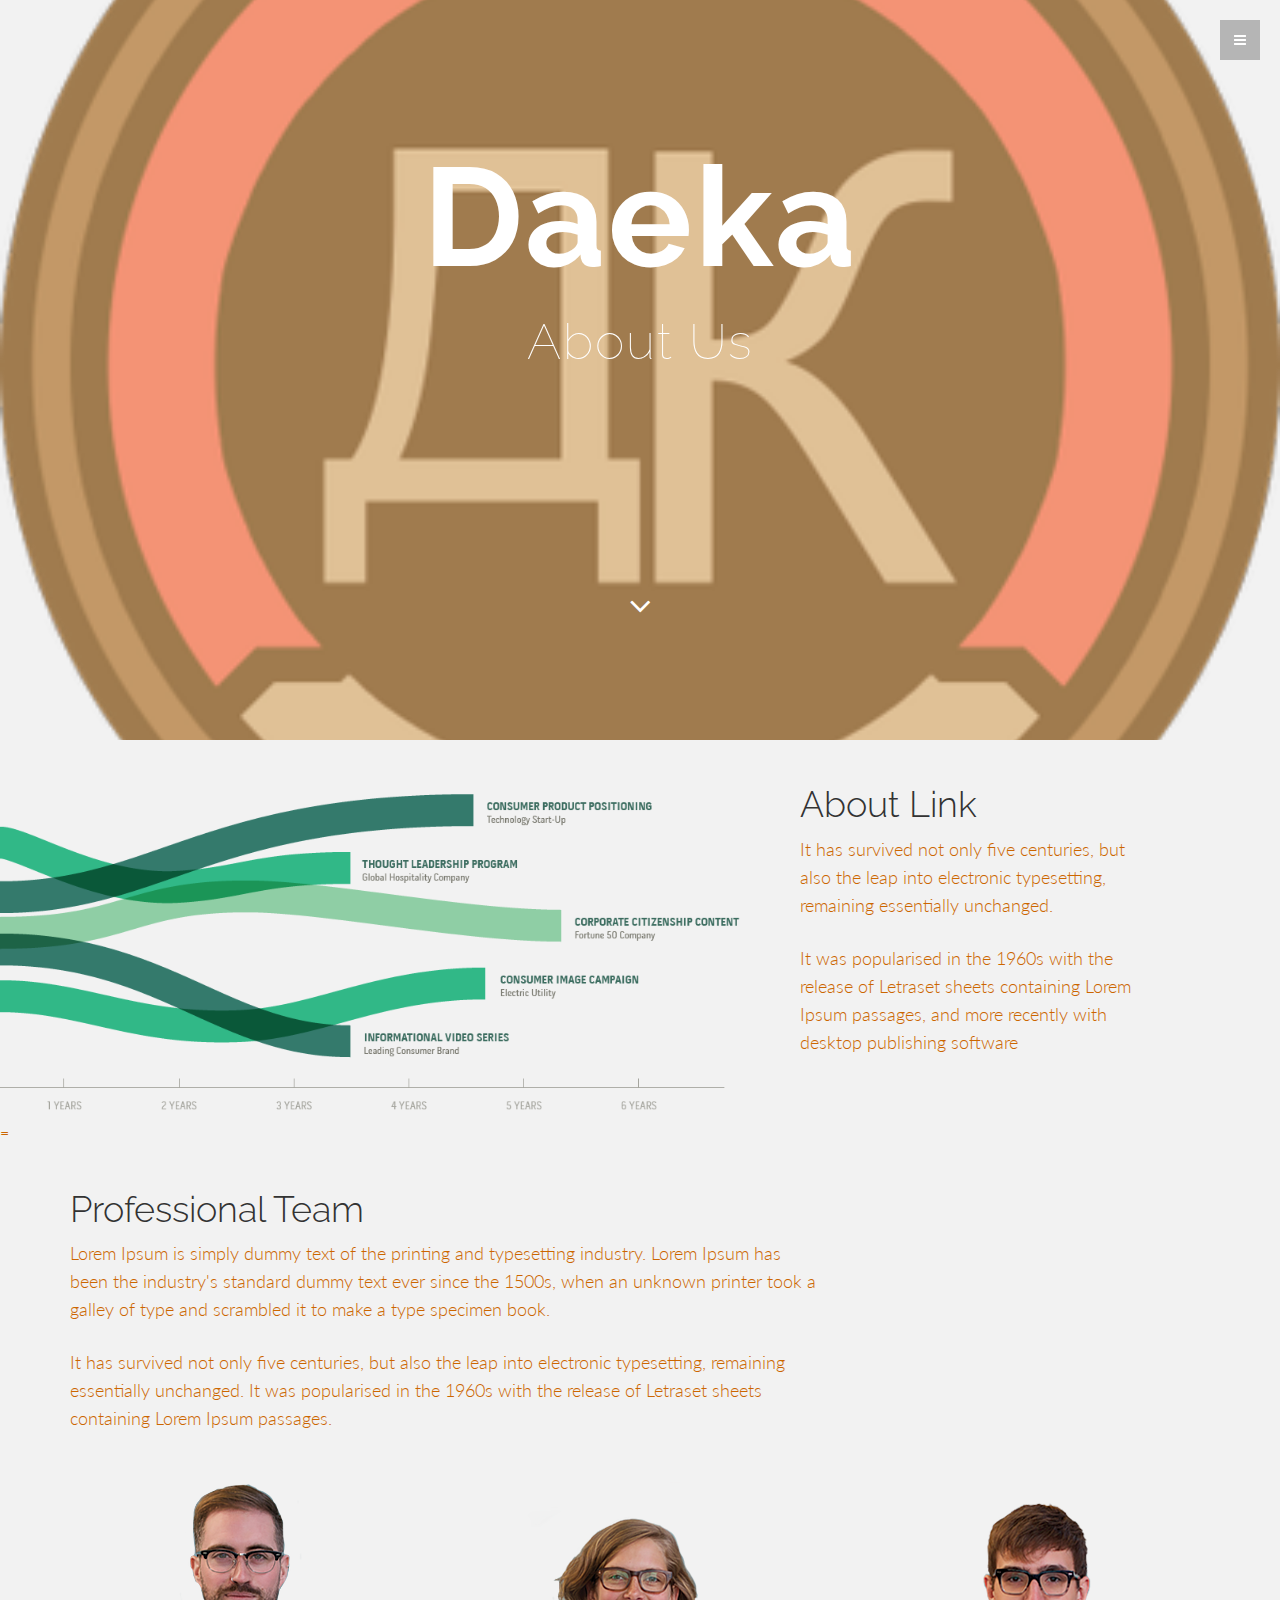
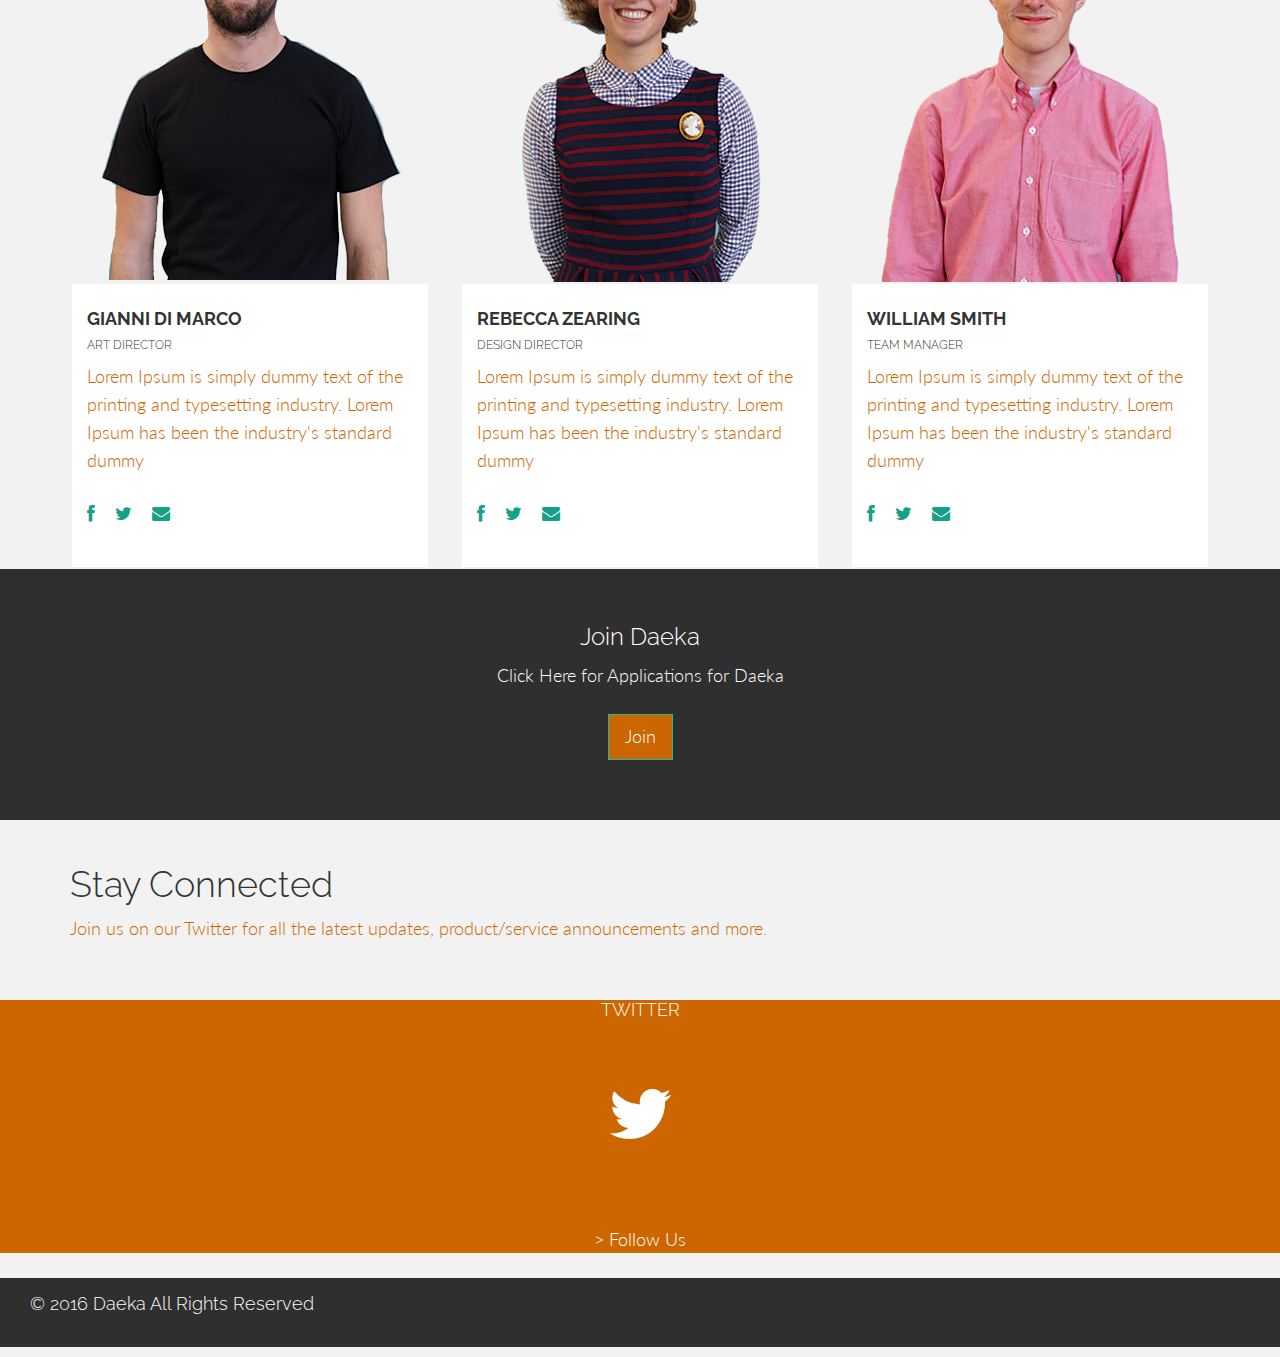
==== commit 230f317f: "cleaned up the team/staff section" ====
--- a/Daeka Site/about.html
+++ b/Daeka Site/about.html
@@ -96,11 +96,7 @@
 				<p>Lorem Ipsum is simply dummy text of the printing and typesetting industry. Lorem Ipsum has been the industry's standard dummy text ever since the 1500s, when an unknown printer took a galley of type and scrambled it to make a type specimen book.</p>
 				<p>It has survived not only five centuries, but also the leap into electronic typesetting, remaining essentially unchanged. It was popularised in the 1960s with the release of Letraset sheets containing Lorem Ipsum passages.</p>
 			</div>
-			<div class="col-lg-3 col-lg-offset-1">
-				<p><b>CORPORATE BRIEF</b></p>
-				<p class="tm">Download the last information about our agency, our notable works, our team members, next projects & more.</p>
-				<p class="tm"><a href="#"><i class="fa fa-link"></i> <b>Download PDF</b></a></p>	
-			</div>
+			
 		</div>
 		
 	</div><!-- container -->
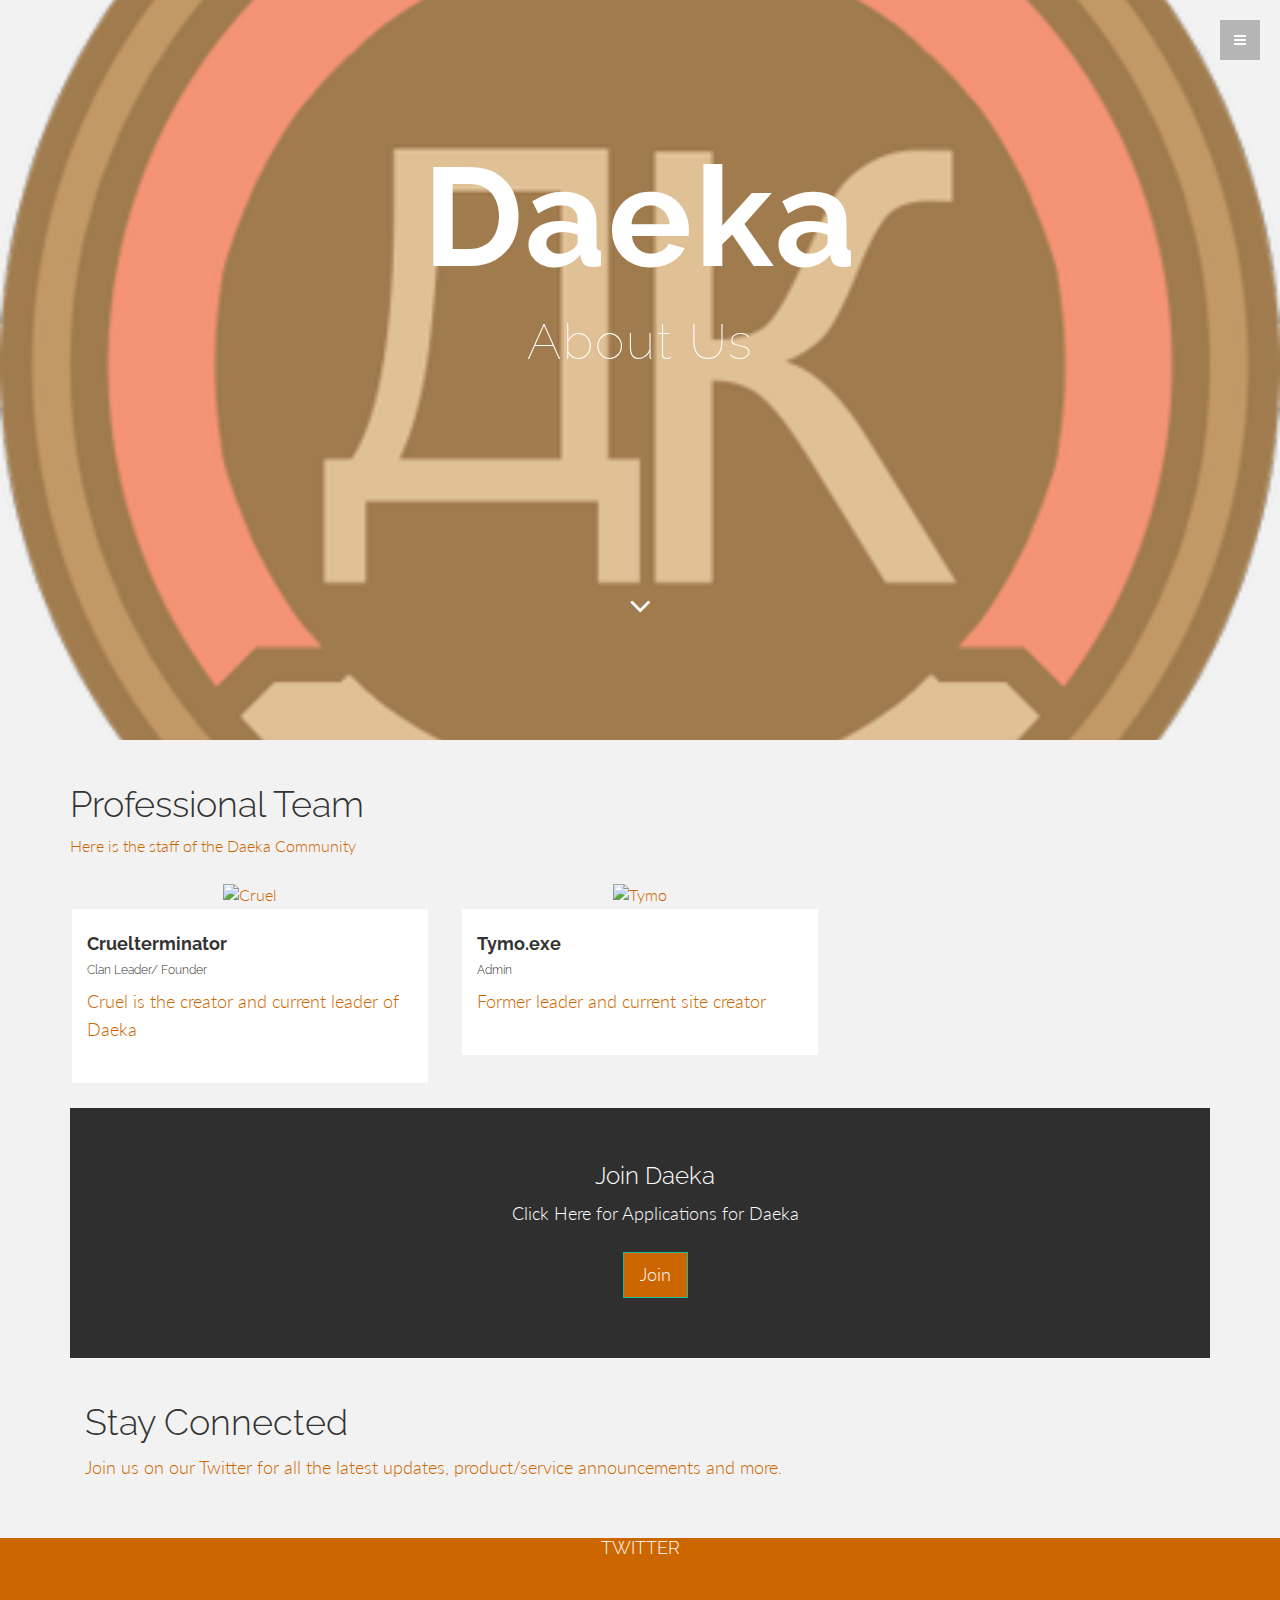
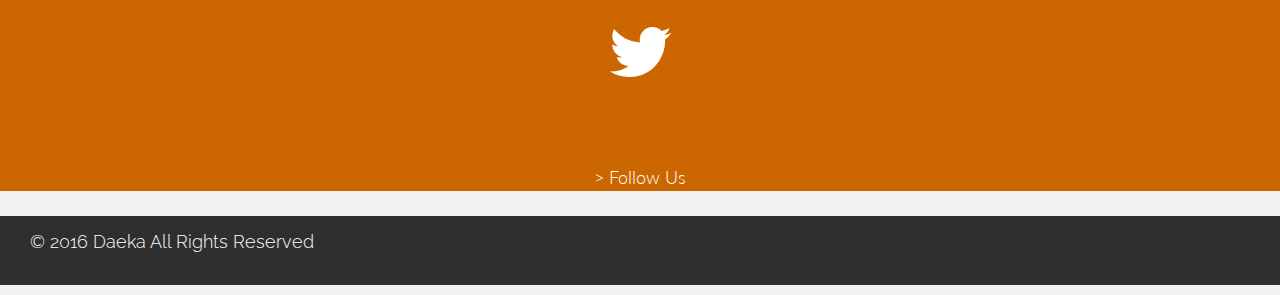
==== commit 445da564: "added some spelling fixes and added the png version of the header image." ====
--- a/Daeka Site/about.html
+++ b/Daeka Site/about.html
@@ -64,24 +64,8 @@
 	</div><!-- /headerwrap -->
 
 
-	<!-- CHART IMAGE SECTION -->
-    <div id="chartwrap">
-	    <div class="container">
-	      <div class="row mt">
-			  <div class="col-lg-8 chart hidden-sm hidden-xs">
-			  	<img class="img-responsive" src="assets/img/chart.png" alt="">
-			  </div><!-- col-lg-8 -->
-			  
-			  <div class="col-lg-4">
-			  	<h1>About Link</h1>
-			  	<p>It has survived not only five centuries, but also the leap into electronic typesetting, remaining essentially unchanged.</p> 
-			  	<p>It was popularised in the 1960s with the release of Letraset sheets containing Lorem Ipsum passages, and more recently with desktop publishing software</p>
-			  </div><!-- col-lg-4 -->
-	      </div><!-- /row -->
-	    </div><!-- /.container -->
-    </div><!-- chartwrap -->
-
-	=
+	
+	
 	
 	<!-- TEAM INTRODUCTION -->
 	<div class="container">
@@ -93,8 +77,7 @@
 		</div><!-- row -->
 		<div class="row">
 			<div class="col-lg-8">
-				<p>Lorem Ipsum is simply dummy text of the printing and typesetting industry. Lorem Ipsum has been the industry's standard dummy text ever since the 1500s, when an unknown printer took a galley of type and scrambled it to make a type specimen book.</p>
-				<p>It has survived not only five centuries, but also the leap into electronic typesetting, remaining essentially unchanged. It was popularised in the 1960s with the release of Letraset sheets containing Lorem Ipsum passages.</p>
+				Here is the staff of the Daeka Community
 			</div>
 			
 		</div>
@@ -105,37 +88,25 @@
 	<div class="container">
 		<div class="row mt centered">
 			<div class="col-lg-4">
-				<img src="assets/img/team/gianni.png" alt="Gianni">
+				<img src="http://cdn.akamai.steamstatic.com/steamcommunity/public/images/avatars/e7/e71ee765e5dc608271c2c92ae34b3bd449d43924_full.jpg" alt="Cruel">
 				<div class="cardinfo">
-					<h4><b>GIANNI DI MARCO</b></h4>
-					<h6>ART DIRECTOR</h6>
-					<p>Lorem Ipsum is simply dummy text of the printing and typesetting industry. Lorem Ipsum has been the industry's standard dummy</p>
-					<p><a href="#"><i class="fa fa-facebook"></i></a><a href="#"><i class="fa fa-twitter"></i></a><a href="#"><i class="fa fa-envelope"></i></a></p>
+					<h4><b>Cruelterminator</b></h4>
+					<h6>Clan Leader/ Founder</h6>
+					<p>Cruel is the creator and current leader of Daeka</p>
 				</div>
 			</div>
-			<div class="col-lg-4">
-				<img src="assets/img/team/rebecca.png" alt="Rebecca">
+						<div class="col-lg-4">
+				<img src="http://cdn.akamai.steamstatic.com/steamcommunity/public/images/avatars/ee/ee1161aaa2273760ea1a7d589157dfd127e16329_full.jpg" alt="Tymo">
 				<div class="cardinfo">
-					<h4><b>REBECCA ZEARING</b></h4>
-					<h6>DESIGN DIRECTOR</h6>
-					<p>Lorem Ipsum is simply dummy text of the printing and typesetting industry. Lorem Ipsum has been the industry's standard dummy</p>
-					<p><a href="#"><i class="fa fa-facebook"></i></a><a href="#"><i class="fa fa-twitter"></i></a><a href="#"><i class="fa fa-envelope"></i></a></p>
+					<h4><b>Tymo.exe</b></h4>
+					<h6>Admin</h6>
+					<p>Former leader and current site creator</p>
 				</div>
 			</div>
-			<div class="col-lg-4">
-				<img src="assets/img/team/william.png" alt="Gianni">
-				<div class="cardinfo">
-					<h4><b>WILLIAM SMITH</b></h4>
-					<h6>TEAM MANAGER</h6>
-					<p>Lorem Ipsum is simply dummy text of the printing and typesetting industry. Lorem Ipsum has been the industry's standard dummy</p>
-					<p><a href="#"><i class="fa fa-facebook"></i></a><a href="#"><i class="fa fa-twitter"></i></a><a href="#"><i class="fa fa-envelope"></i></a></p>
-				</div>
-			</div>
-		</div><!-- row -->
-	</div><!-- container -->
-	
-	
-	
+	</div>
+
+	<br>
+	<!-- ***CONTACT FOOTER***-->
 	
 	<!-- CALL TO ACTION -->
 	<div id="call">
@@ -180,9 +151,7 @@
 		<div class="container">
 			<div class="row">
 				<div class="col-lg-8">
-		        	<div id="mapwrap">
-					
-					</div>	
+		        	
 				</div><!--col-lg-8-->
 				<div class="col-lg-6">
 					<h4>&copy; 2016 Daeka All Rights Reserved</h4>
